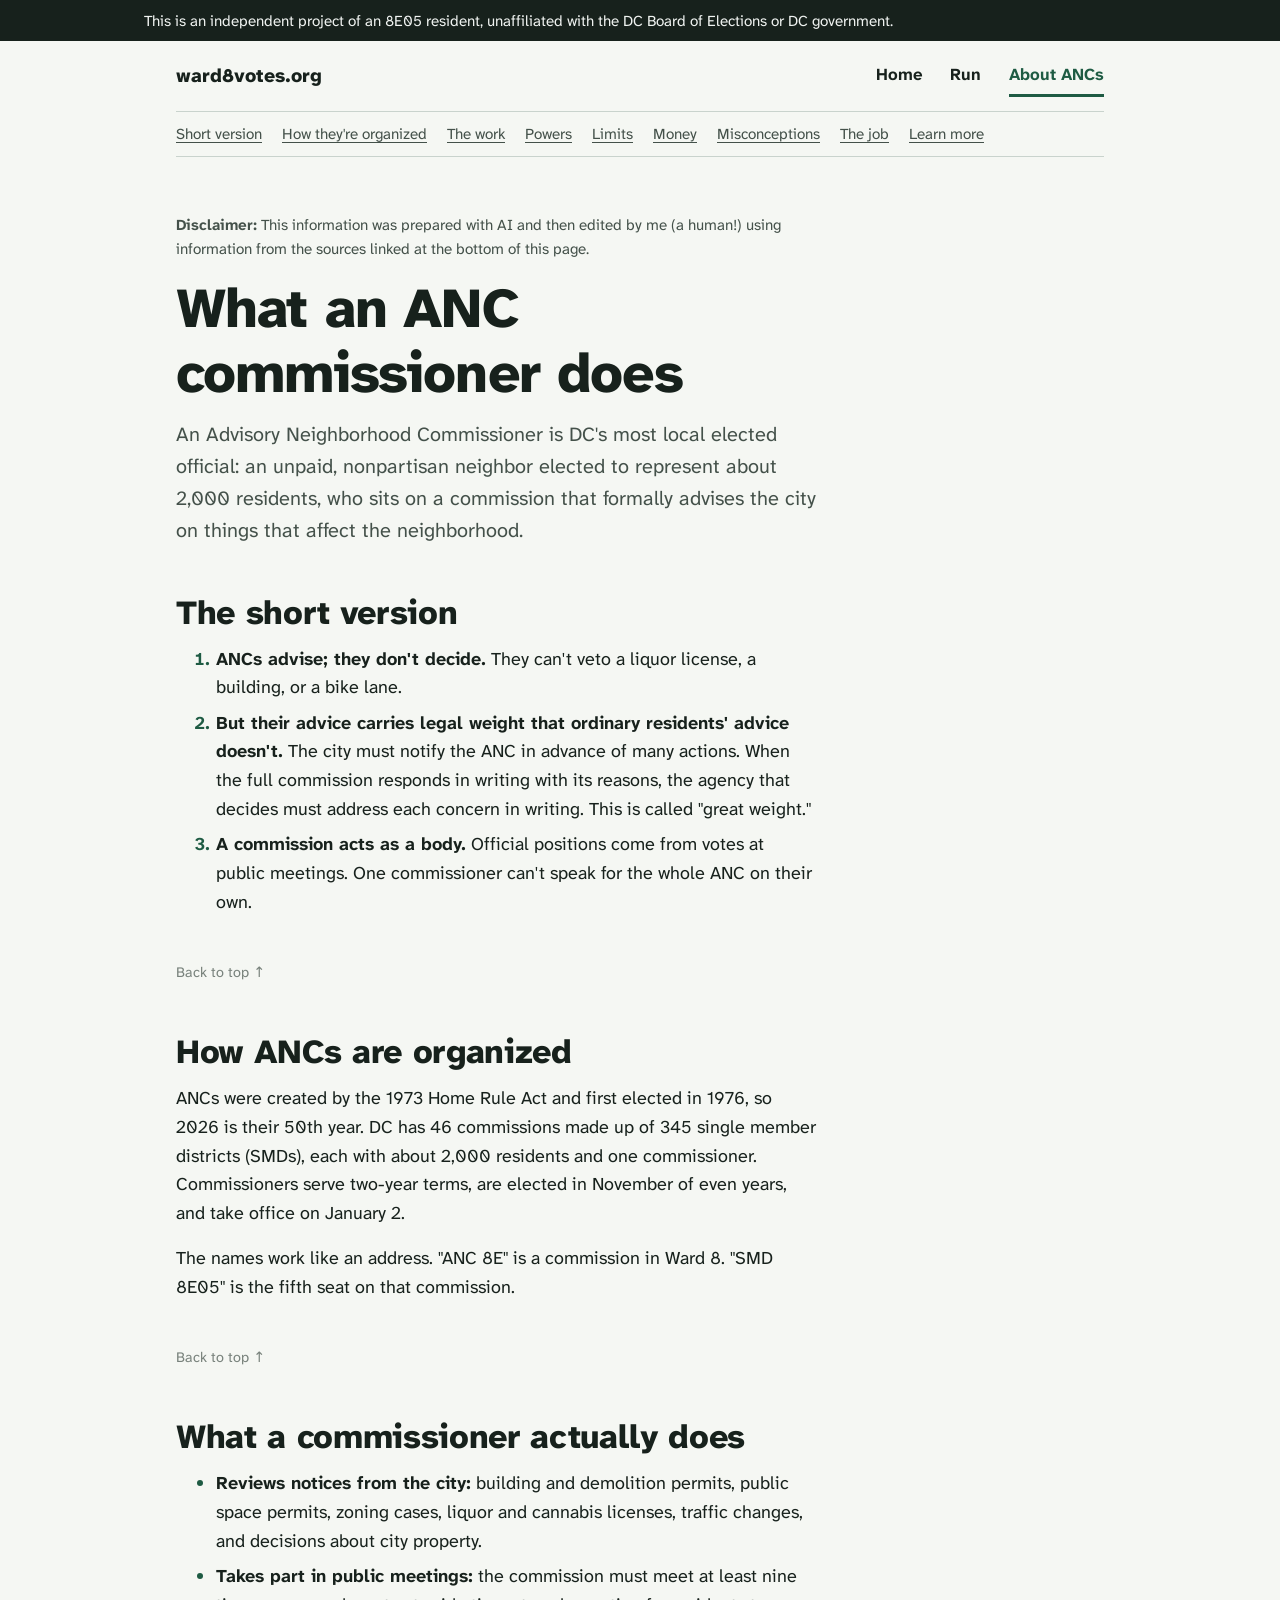
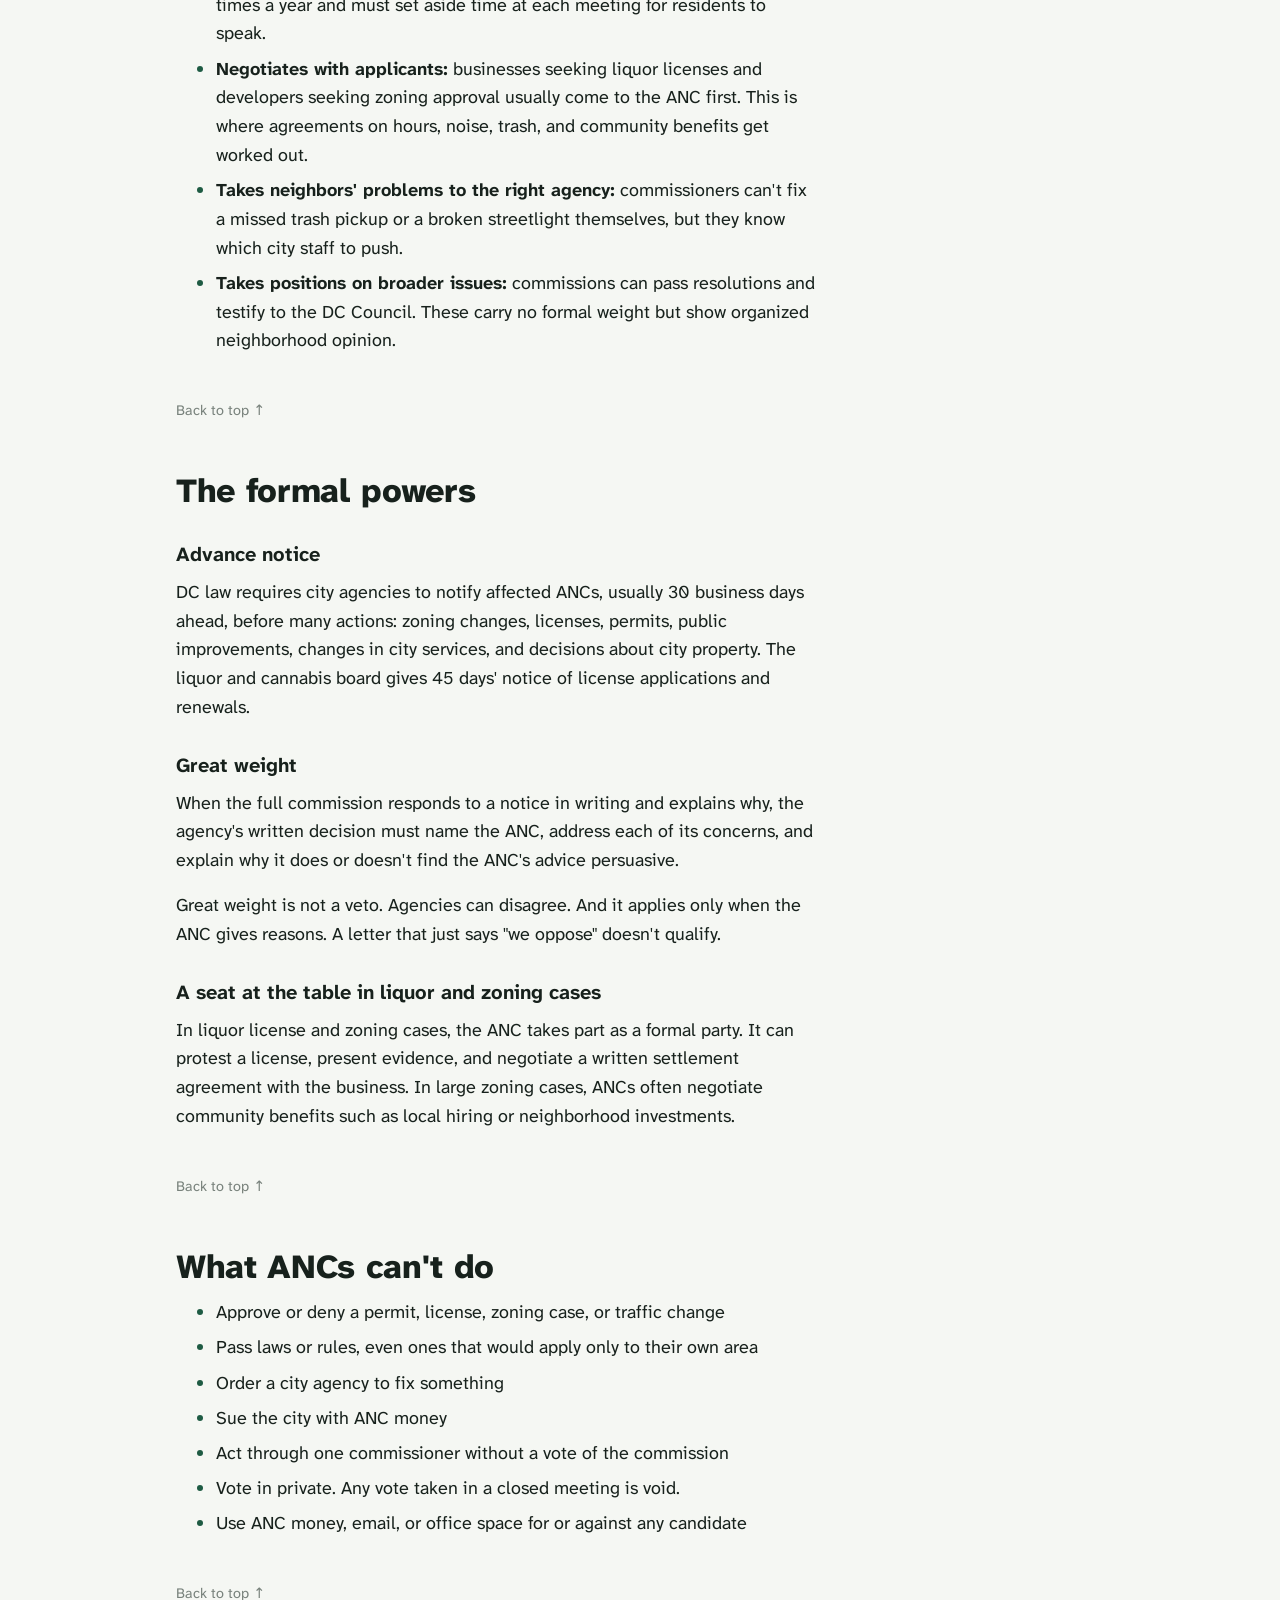
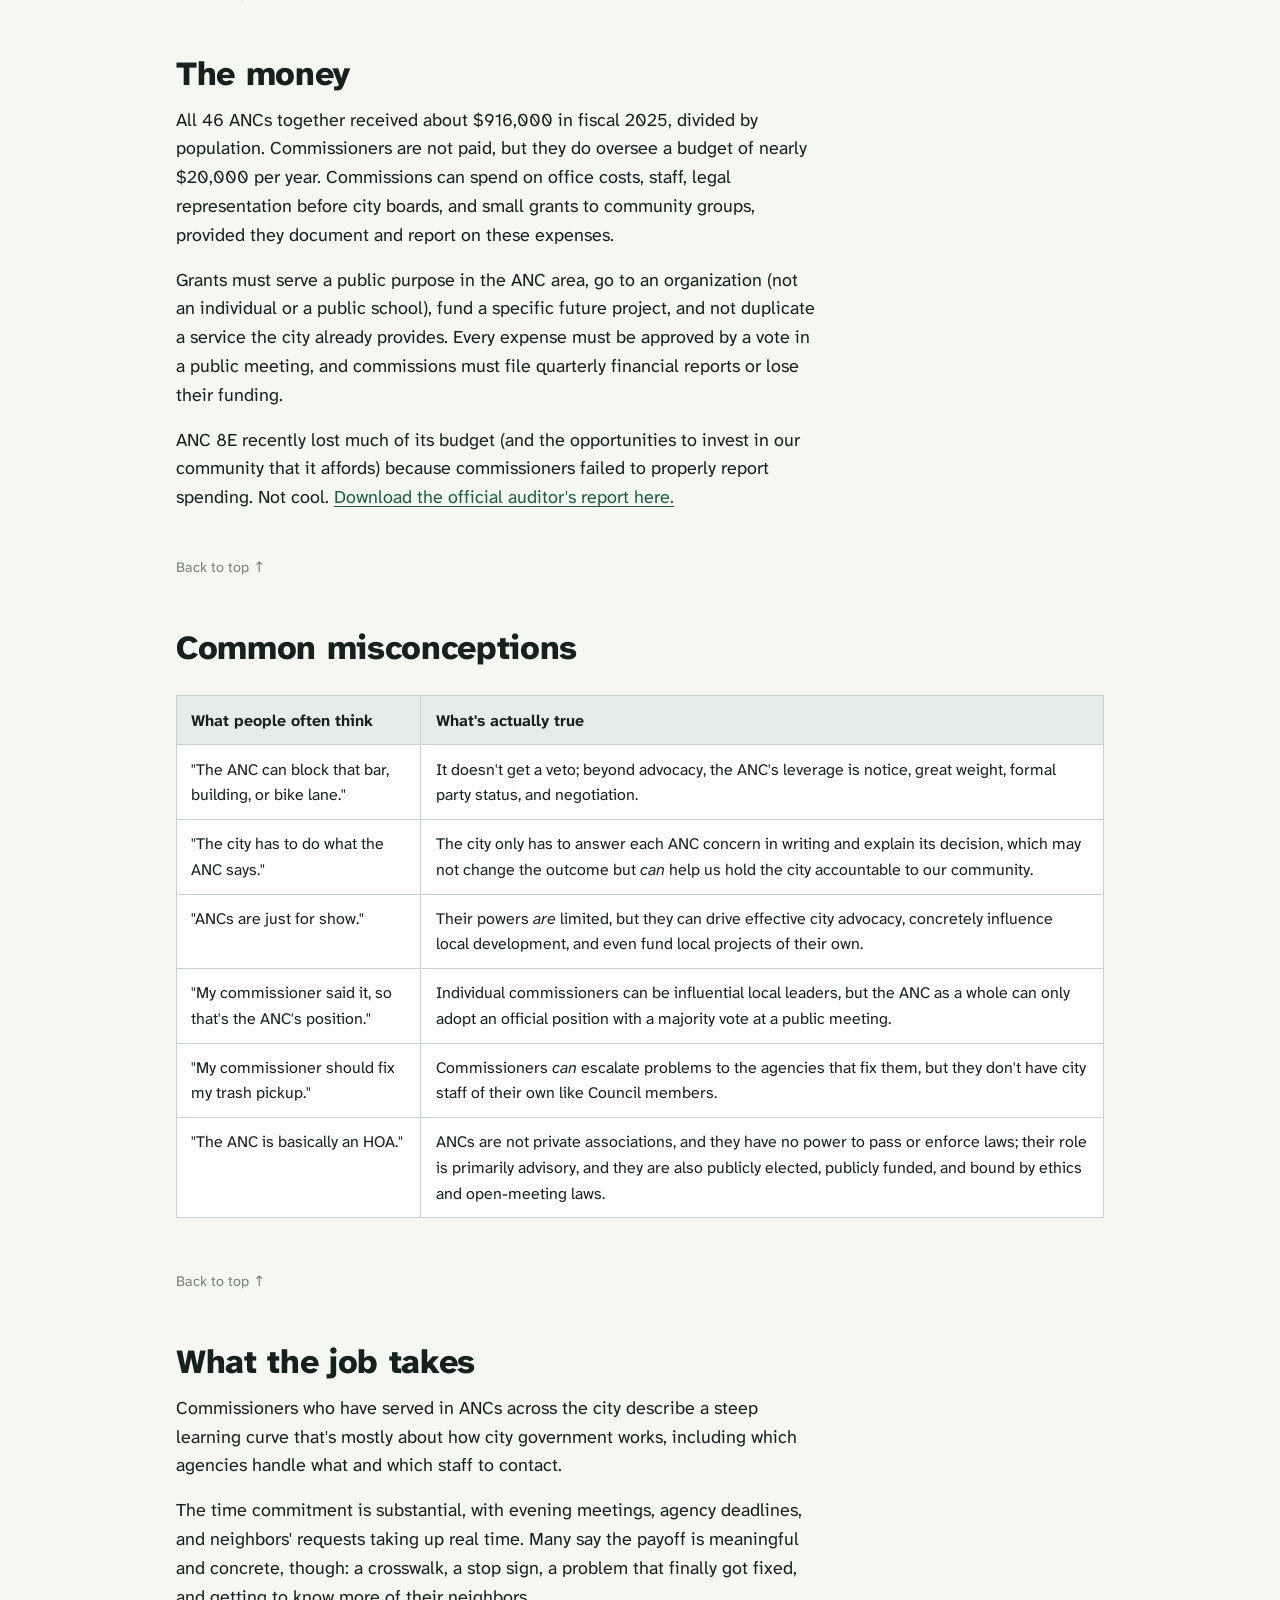
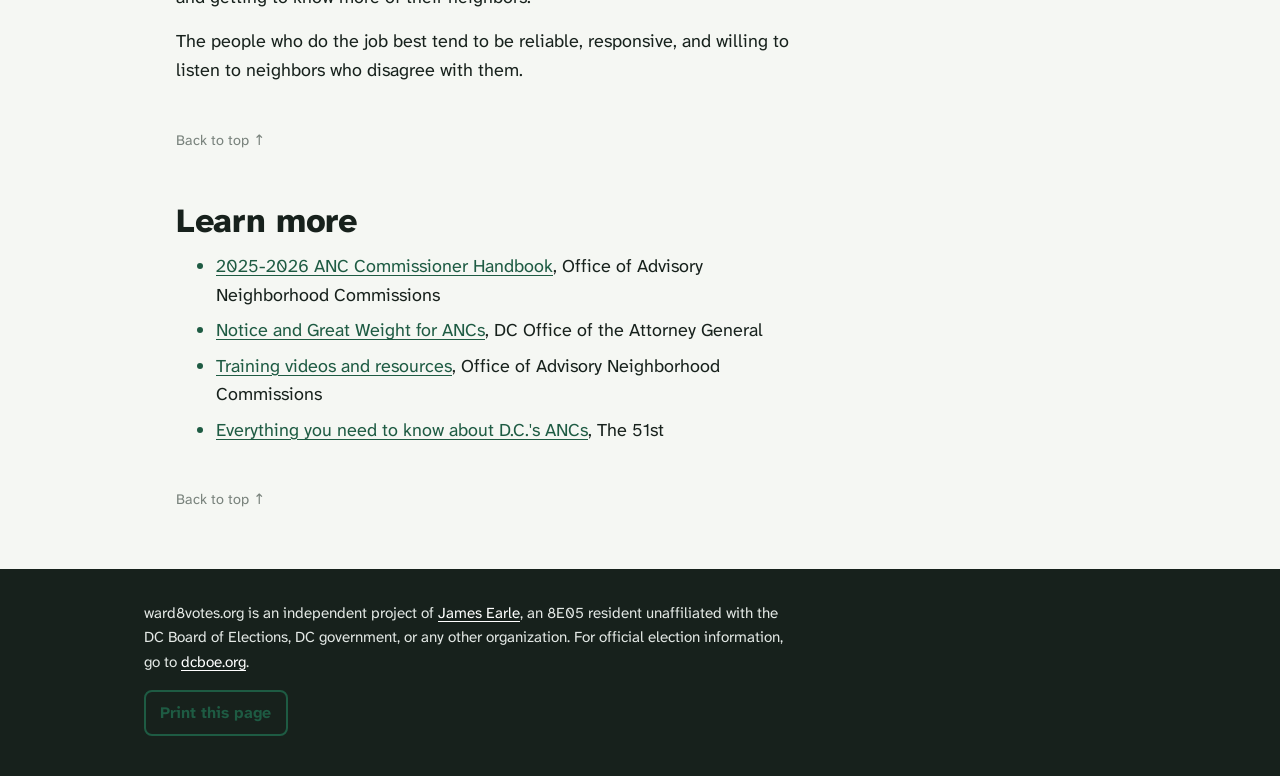
==== about-ancs.html @ 602ccab2 "Add files from upload Draft v2 for private demo with trusted neighbors" ====
<!doctype html>
<html lang="en">
<head>
  <meta charset="utf-8">
  <meta name="viewport" content="width=device-width, initial-scale=1">
  <title>What an ANC commissioner does | ward8votes.org</title>
  <meta name="description" content="A plain-language guide to DC's Advisory Neighborhood Commissions: what commissioners do, what they can't do, and common misconceptions.">
  <link rel="preconnect" href="https://fonts.googleapis.com">
  <link rel="preconnect" href="https://fonts.gstatic.com" crossorigin>
  <link href="https://fonts.googleapis.com/css2?family=Atkinson+Hyperlegible+Next:wght@400;700;800&display=swap" rel="stylesheet">
  <script>document.documentElement.classList.add("js");</script>
  <link rel="stylesheet" href="styles.css">
</head>
<body id="top">
  <a class="skip-link" href="#main">Skip to main content</a>

  <div class="disclaimer" role="note">
    <p>This is an independent project of an 8E05 resident, unaffiliated with the DC Board of Elections or DC government.</p>
  </div>

  <header class="site-header">
    <a class="wordmark" href="index.html">ward8votes.org</a>
    <button class="menu-toggle" type="button" aria-expanded="false" aria-controls="site-menu">
      <span class="bars" aria-hidden="true"></span>
      <span>Menu</span>
    </button>
    <nav class="site-nav" id="site-menu" aria-label="Main">
      <ul>
        <li><a href="index.html">Home</a></li>
        <li><a href="declare.html">Run</a></li>
        <li><a href="about-ancs.html" aria-current="page">About ANCs</a></li>
      </ul>
    </nav>
  </header>

  <nav class="page-nav" aria-label="On this page">
    <ul>
      <li><a href="#short">Short version</a></li>
      <li><a href="#organized">How they're organized</a></li>
      <li><a href="#work">The work</a></li>
      <li><a href="#powers">Powers</a></li>
      <li><a href="#limits">Limits</a></li>
      <li><a href="#money">Money</a></li>
      <li><a href="#misconceptions">Misconceptions</a></li>
      <li><a href="#job">The job</a></li>
      <li><a href="#learn">Learn more</a></li>
    </ul>
  </nav>

  <main id="main" class="article">
    <p class="small"><strong>Disclaimer:</strong> This information was prepared with AI and then edited by me (a human!) using information from the sources linked at the bottom of this page.</p>
    <h1>What an ANC commissioner does</h1>
    <p class="lede">An Advisory Neighborhood Commissioner is DC's most local elected official: an unpaid, nonpartisan neighbor elected to represent about 2,000 residents, who sits on a commission that formally advises the city on things that affect the neighborhood.</p>

    <section id="short" aria-labelledby="short-title">
      <h2 id="short-title">The short version</h2>
      <ol>
        <li><strong>ANCs advise; they don't decide.</strong> They can't veto a liquor license, a building, or a bike lane.</li>
        <li><strong>But their advice carries legal weight that ordinary residents' advice doesn't.</strong> The city must notify the ANC in advance of many actions. When the full commission responds in writing with its reasons, the agency that decides must address each concern in writing. This is called "great weight."</li>
        <li><strong>A commission acts as a body.</strong> Official positions come from votes at public meetings. One commissioner can't speak for the whole ANC on their own.</li>
      </ol>
      <a class="to-top" href="#top">Back to top <span aria-hidden="true">&uarr;</span></a>
    </section>

    <section id="organized" aria-labelledby="organized-title">
      <h2 id="organized-title">How ANCs are organized</h2>
      <p>ANCs were created by the 1973 Home Rule Act and first elected in 1976, so 2026 is their 50th year. DC has 46 commissions made up of 345 single member districts (SMDs), each with about 2,000 residents and one commissioner. Commissioners serve two-year terms, are elected in November of even years, and take office on January 2.</p>
      <p>The names work like an address. "ANC 8E" is a commission in Ward 8. "SMD 8E05" is the fifth seat on that commission.</p>
      <a class="to-top" href="#top">Back to top <span aria-hidden="true">&uarr;</span></a>
    </section>

    <section id="work" aria-labelledby="work-title">
      <h2 id="work-title">What a commissioner actually does</h2>
      <ul>
        <li><strong>Reviews notices from the city:</strong> building and demolition permits, public space permits, zoning cases, liquor and cannabis licenses, traffic changes, and decisions about city property.</li>
        <li><strong>Takes part in public meetings:</strong> the commission must meet at least nine times a year and must set aside time at each meeting for residents to speak.</li>
        <li><strong>Negotiates with applicants:</strong> businesses seeking liquor licenses and developers seeking zoning approval usually come to the ANC first. This is where agreements on hours, noise, trash, and community benefits get worked out.</li>
        <li><strong>Takes neighbors' problems to the right agency:</strong> commissioners can't fix a missed trash pickup or a broken streetlight themselves, but they know which city staff to push.</li>
        <li><strong>Takes positions on broader issues:</strong> commissions can pass resolutions and testify to the DC Council. These carry no formal weight but show organized neighborhood opinion.</li>
      </ul>
      <a class="to-top" href="#top">Back to top <span aria-hidden="true">&uarr;</span></a>
    </section>

    <section id="powers" aria-labelledby="powers-title">
      <h2 id="powers-title">The formal powers</h2>
      <h3>Advance notice</h3>
      <p>DC law requires city agencies to notify affected ANCs, usually 30 business days ahead, before many actions: zoning changes, licenses, permits, public improvements, changes in city services, and decisions about city property. The liquor and cannabis board gives 45 days' notice of license applications and renewals.</p>

      <h3>Great weight</h3>
      <p>When the full commission responds to a notice in writing and explains why, the agency's written decision must name the ANC, address each of its concerns, and explain why it does or doesn't find the ANC's advice persuasive.</p>
      <p>Great weight is not a veto. Agencies can disagree. And it applies only when the ANC gives reasons. A letter that just says "we oppose" doesn't qualify.</p>

      <h3>A seat at the table in liquor and zoning cases</h3>
      <p>In liquor license and zoning cases, the ANC takes part as a formal party. It can protest a license, present evidence, and negotiate a written settlement agreement with the business. In large zoning cases, ANCs often negotiate community benefits such as local hiring or neighborhood investments.</p>
      <a class="to-top" href="#top">Back to top <span aria-hidden="true">&uarr;</span></a>
    </section>

    <section id="limits" aria-labelledby="limits-title">
      <h2 id="limits-title">What ANCs can't do</h2>
      <ul>
        <li>Approve or deny a permit, license, zoning case, or traffic change</li>
        <li>Pass laws or rules, even ones that would apply only to their own area</li>
        <li>Order a city agency to fix something</li>
        <li>Sue the city with ANC money</li>
        <li>Act through one commissioner without a vote of the commission</li>
        <li>Vote in private. Any vote taken in a closed meeting is void.</li>
        <li>Use ANC money, email, or office space for or against any candidate</li>
      </ul>
      <a class="to-top" href="#top">Back to top <span aria-hidden="true">&uarr;</span></a>
    </section>

    <section id="money" aria-labelledby="money-title">
      <h2 id="money-title">The money</h2>
      <p>All 46 ANCs together received about $916,000 in fiscal 2025, divided by population. Commissioners are not paid, but they do oversee a budget of nearly $20,000 per year. Commissions can spend on office costs, staff, legal representation before city boards, and small grants to community groups, provided they document and report on these expenses.</p>
      <p>Grants must serve a public purpose in the ANC area, go to an organization (not an individual or a public school), fund a specific future project, and not duplicate a service the city already provides. Every expense must be approved by a vote in a public meeting, and commissions must file quarterly financial reports or lose their funding.</p>
  	  <p>ANC 8E recently lost much of its budget (and the opportunities to invest in our community that it affords) because commissioners failed to properly report spending. Not cool. <a href="https://dcauditor.org/wp-content/uploads/2025/04/ANC8E.Report.4.25.25.Web2_.pdf">Download the official auditor's report here.</a></p>
      <a class="to-top" href="#top">Back to top <span aria-hidden="true">&uarr;</span></a>
    </section>

    <section id="misconceptions" aria-labelledby="misconceptions-title">
      <h2 id="misconceptions-title">Common misconceptions</h2>
      <div class="table-wrap">
        <table>
          <thead>
            <tr><th scope="col">What people often think</th><th scope="col">What's actually true</th></tr>
          </thead>
          <tbody>
            <tr><td>"The ANC can block that bar, building, or bike lane."</td><td>It doesn't get a veto; beyond advocacy, the ANC's leverage is notice, great weight, formal party status, and negotiation.</td></tr>
            <tr><td>"The city has to do what the ANC says."</td><td>The city only has to answer each ANC concern in writing and explain its decision, which may not change the outcome but <em>can</em> help us hold the city accountable to our community.</td></tr>
            <tr><td>"ANCs are just for show."</td><td>Their powers <em>are</em> limited, but they can drive effective city advocacy, concretely influence local development, and even fund local projects of their own.</td></tr>
            <tr><td>"My commissioner said it, so that's the ANC's position."</td><td>Individual commissioners can be influential local leaders, but the ANC as a whole can only adopt an official position with a majority vote at a public meeting.</td></tr>
            <tr><td>"My commissioner should fix my trash pickup."</td><td>Commissioners <em>can</em> escalate problems to the agencies that fix them, but they don't have city staff of their own like Council members.</td></tr>
            <tr><td>"The ANC is basically an HOA."</td><td>ANCs are not private associations, and they have no power to pass or enforce laws; their role is primarily advisory, and they are also publicly elected, publicly funded, and bound by ethics and open-meeting laws.</td></tr>
          </tbody>
        </table>
      </div>
      <a class="to-top" href="#top">Back to top <span aria-hidden="true">&uarr;</span></a>
    </section>

    <section id="job" aria-labelledby="job-title">
      <h2 id="job-title">What the job takes</h2>
      <p>Commissioners who have served in ANCs across the city describe a steep learning curve that's mostly about how city government works, including which agencies handle what and which staff to contact.</p>
  	<p>The time commitment is substantial, with evening meetings, agency deadlines, and neighbors' requests taking up real time. Many say the payoff is meaningful and concrete, though: a crosswalk, a stop sign, a problem that finally got fixed, and getting to know more of their neighbors.</p>
      <p>The people who do the job best tend to be reliable, responsive, and willing to listen to neighbors who disagree with them.</p>
      <a class="to-top" href="#top">Back to top <span aria-hidden="true">&uarr;</span></a>
    </section>

    <section id="learn" aria-labelledby="learn-title">
      <h2 id="learn-title">Learn more</h2>
      <ul>
        <li><a href="https://oanc.dc.gov/sites/default/files/2026-06/2025-2026%20ANC%20Handbook.pdf">2025-2026 ANC Commissioner Handbook</a>, Office of Advisory Neighborhood Commissions</li>
        <li><a href="https://oag.dc.gov/sites/default/files/2023-10/LCD-White-Paper-re-ANC-Notice-and-Great-Weight-.pdf">Notice and Great Weight for ANCs</a>, DC Office of the Attorney General</li>
        <li><a href="https://oanc.dc.gov/basic-page/training-resources">Training videos and resources</a>, Office of Advisory Neighborhood Commissions</li>
        <li><a href="https://51st.news/what-are-washington-dc-advisory-neighborhood-commissions-anc/">Everything you need to know about D.C.'s ANCs</a>, The 51st</li>
      </ul>
    
      <a class="to-top" href="#top">Back to top <span aria-hidden="true">&uarr;</span></a>
    </section>

  </main>

  <footer class="site-footer">
    <div>
      <p>ward8votes.org is an independent project of <a href="https://www.jamesearle.net/cv">James Earle</a>, an 8E05 resident unaffiliated with the DC Board of Elections, DC government, or any other organization. For official election information, go to <a href="https://www.dcboe.org/">dcboe.org</a>.</p>
      <button class="print-button" type="button" onclick="window.print()">Print this page</button>
    </div>
  </footer>
  <script src="nav.js"></script>
</body>
</html>
---- styles.css ----
/* ward8votes.org — shared styles
   Palette: cool paper, deep Anacostia green, marigold marker.
   Type: Atkinson Hyperlegible Next (built for readability), Caveat only for handwriting on the ballot. */

:root {
  --paper: #f5f7f3;
  --surface: #ffffff;
  --ink: #17211c;
  --ink-2: #44514a;
  --green: #1e5b43;
  --green-dark: #154332;
  --green-tint: #e3eee8;
  --marigold: #f3b83a;
  --marigold-tint: #fdf1d4;
  --rule: #c9d3cd;

  --measure: 40rem;
  --wide: 62rem;
  --gutter: clamp(1rem, 4vw, 2rem);

  --font: "Atkinson Hyperlegible Next", "Atkinson Hyperlegible", system-ui, -apple-system, "Segoe UI", sans-serif;
  --hand: "Caveat", "Segoe Print", "Bradley Hand", cursive;
}

*, *::before, *::after { box-sizing: border-box; }

html { -webkit-text-size-adjust: 100%; scroll-behavior: smooth; }
@media (prefers-reduced-motion: reduce) { html { scroll-behavior: auto; } }

body {
  margin: 0;
  background: var(--paper);
  color: var(--ink);
  font-family: var(--font);
  font-size: 1.125rem;
  line-height: 1.6;
}

img { max-width: 100%; height: auto; }

a { color: var(--green); text-underline-offset: 0.18em; text-decoration-thickness: 0.08em; }
a:hover { color: var(--green-dark); text-decoration-thickness: 0.14em; }

:focus-visible { outline: 3px solid var(--marigold); outline-offset: 3px; border-radius: 2px; }

.skip-link {
  position: absolute; left: 1rem; top: -4rem;
  background: var(--ink); color: #fff; padding: 0.6rem 1rem; z-index: 10;
}
.skip-link:focus { top: 1rem; color: #fff; }

/* ---------- Disclaimer bar ---------- */
.disclaimer {
  background: var(--ink);
  color: #f0f3f1;
  font-size: 0.95rem;
  line-height: 1.45;
  padding: 0.6rem var(--gutter);
}
.disclaimer p { margin: 0 auto; max-width: var(--wide); }

/* ---------- Site header (same on every page) ---------- */
.site-header {
  position: relative;
  max-width: var(--wide);
  margin: 0 auto;
  padding: 0.9rem var(--gutter);
  display: flex; align-items: center; justify-content: space-between; gap: 1rem;
}
.wordmark { font-weight: 800; font-size: 1.2rem; color: var(--ink); text-decoration: none; }
.wordmark:hover { color: var(--green); }

.site-nav ul { list-style: none; margin: 0; padding: 0; display: flex; gap: 0.25rem 1.75rem; }
.site-nav li { margin: 0; }
.site-nav a {
  display: block; padding: 0.35rem 0;
  font-weight: 700; font-size: 1.05rem;
  color: var(--ink); text-decoration: none;
  border-bottom: 3px solid transparent;
}
.site-nav a:hover { color: var(--green); border-bottom-color: var(--rule); }
.site-nav a[aria-current="page"] { color: var(--green); border-bottom-color: var(--green); }

.menu-toggle { display: none; }

/* Small screens: the main menu collapses behind a Menu button (only when JavaScript is on,
   so the links stay visible if it isn't). */
@media (max-width: 43.99rem) {
  .js .menu-toggle {
    display: inline-flex; align-items: center; gap: 0.55rem;
    font: inherit; font-size: 1rem; font-weight: 700;
    color: var(--ink); background: var(--surface);
    border: 2px solid var(--ink); border-radius: 0.5rem;
    padding: 0.45rem 0.8rem; cursor: pointer;
  }
  .js .menu-toggle:hover { background: var(--green-tint); }
  .bars, .bars::before, .bars::after {
    display: block; width: 1.15rem; height: 2px; background: var(--ink);
    transition: transform 0.15s ease, background-color 0.15s ease;
  }
  .bars { position: relative; }
  .bars::before, .bars::after { content: ""; position: absolute; left: 0; }
  .bars::before { top: -6px; }
  .bars::after { top: 6px; }
  .menu-toggle[aria-expanded="true"] .bars { background: transparent; }
  .menu-toggle[aria-expanded="true"] .bars::before { transform: translateY(6px) rotate(45deg); }
  .menu-toggle[aria-expanded="true"] .bars::after { transform: translateY(-6px) rotate(-45deg); }

  .js .site-nav {
    display: none;
    position: absolute; z-index: 20;
    top: calc(100% - 0.25rem); left: var(--gutter); right: var(--gutter);
    background: var(--surface);
    border: 2px solid var(--ink); border-radius: 0.5rem;
    box-shadow: 0.35rem 0.35rem 0 var(--green);
  }
  .js .site-header.menu-open .site-nav { display: block; }
  .js .site-nav ul { flex-direction: column; gap: 0; }
  .js .site-nav li + li { border-top: 1px solid var(--rule); }
  .js .site-nav a { padding: 0.9rem 1.1rem; font-size: 1.15rem; border-bottom: 0; }
  .js .site-nav a[aria-current="page"] { background: var(--green-tint); box-shadow: inset 4px 0 0 var(--green); }
}
@media (prefers-reduced-motion: reduce) { .bars, .bars::before, .bars::after { transition: none; } }

/* ---------- On-this-page menu ---------- */
.page-nav { max-width: var(--wide); margin: 0 auto; padding: 0 var(--gutter); }
.page-nav ul {
  list-style: none; margin: 0; padding: 0.6rem 0;
  display: flex; flex-wrap: wrap; gap: 0.2rem 1.25rem;
  border-top: 1px solid var(--rule); border-bottom: 1px solid var(--rule);
  font-size: 0.95rem;
}
.page-nav li { margin: 0; }
.page-nav a { color: var(--ink-2); }
.page-nav a:hover { color: var(--green); }

/* ---------- Back to top ---------- */
.to-top {
  display: inline-block;
  margin-top: 1.75rem;
  font-size: 0.9rem;
  color: var(--ink-2);
  opacity: 0.7;
  text-decoration: none;
}
.to-top:hover, .to-top:focus-visible { opacity: 1; color: var(--green); text-decoration: underline; }

/* ---------- Layout ---------- */
main { display: block; }

.section {
  max-width: var(--wide);
  margin: 0 auto;
  padding: clamp(2.5rem, 7vw, 4.5rem) var(--gutter);
  border-top: 1px solid var(--rule);
}
.section > * { max-width: var(--measure); }
.section > .wide { max-width: none; }

h1, h2, h3 { line-height: 1.15; margin: 0 0 0.75rem; }
h1 { font-size: clamp(2.1rem, 6.4vw, 3.5rem); font-weight: 800; letter-spacing: -0.015em; }
h2 { font-size: clamp(1.6rem, 4vw, 2.1rem); font-weight: 800; letter-spacing: -0.01em; }
h3 { font-size: 1.25rem; font-weight: 700; margin-top: 2rem; }

p, ul, ol { margin: 0 0 1rem; }
li { margin-bottom: 0.4rem; }
li::marker { color: var(--green); font-weight: 700; }

.lede { font-size: 1.25rem; color: var(--ink-2); }
.small { font-size: 0.95rem; color: var(--ink-2); }

/* ---------- Hero ---------- */
.hero {
  max-width: var(--wide);
  margin: 0 auto;
  padding: clamp(2rem, 6vw, 4rem) var(--gutter) clamp(2.5rem, 7vw, 4.5rem);
  display: grid;
  gap: clamp(2rem, 5vw, 3.5rem);
  align-items: center;
}
@media (min-width: 52rem) {
  .hero { grid-template-columns: 1.15fr 1fr; }
}
.hero h1 { max-width: 16ch; }
.hero .lede { max-width: 34rem; }

.actions { display: flex; flex-wrap: wrap; gap: 0.75rem; margin-top: 1.5rem; }

.button {
  display: inline-block;
  padding: 0.85rem 1.3rem;
  border-radius: 0.5rem;
  border: 2px solid var(--green);
  font-weight: 700; font-size: 1.05rem; line-height: 1.2;
  text-decoration: none;
  background: var(--green); color: #fff;
}
.button:hover { background: var(--green-dark); border-color: var(--green-dark); color: #fff; }
.button.secondary { background: transparent; color: var(--green); }
.button.secondary:hover { background: var(--green-tint); color: var(--green-dark); }

/* The ballot: the one bold element on the page.
   Modeled on the real 2026 ANC-8E05 ballot section: gray header cell, heavy rule,
   white write-in cell with a small oval in its top-right corner. */
.ballot-figure {
  margin: 0;
  max-width: 28rem;
  width: 100%;
  justify-self: center;
}
.ballot {
  background: #fff;
  border: 2px solid #111;
  box-shadow: 0.5rem 0.5rem 0 var(--green);
  font-family: Arial, Helvetica, "Liberation Sans", sans-serif;
  color: #111;
}
.ballot-head {
  background: #c9c9c7;
  padding: 1.6rem 1rem 1.4rem;
  border-bottom: 6px solid #111;
}
.ballot-head p { margin: 0; font-size: clamp(1.05rem, 3.6vw, 1.3rem); line-height: 1.25; }
.ballot-head .ballot-office {
  font-size: clamp(2.1rem, 8vw, 2.7rem);
  line-height: 1.1;
  margin-bottom: 0.7rem;
}
.ballot-cell {
  position: relative;
  padding: 2.2rem 1rem 0.35rem;
}
.oval {
  position: absolute;
  top: 0.55rem; right: 0.9rem;
  width: 1.5rem; height: 0.95rem;
  border: 2px solid #111; border-radius: 50%;
}
.handwriting {
  display: inline-block;
  font-family: var(--hand);
  font-size: 2.5rem; line-height: 1.1;
  color: var(--green-dark);
  background: linear-gradient(transparent 58%, var(--marigold-tint) 58%, var(--marigold-tint) 92%, transparent 92%);
  padding: 0 0.2rem;
  margin-left: 0.25rem;
  white-space: nowrap;
  animation: write 1.6s 0.4s steps(22, end) both;
}
@keyframes write { from { clip-path: inset(0 100% 0 0); } to { clip-path: inset(0 0 0 0); } }
@media (prefers-reduced-motion: reduce) { .handwriting { animation: none; } }
.write-line {
  display: flex; justify-content: space-between; gap: 1rem;
  border-top: 2px solid #111;
  margin-right: 12%;
  padding-top: 0.15rem;
  font-size: clamp(0.95rem, 3.2vw, 1.1rem);
}
.ballot-notes { margin-top: 1.4rem; font-size: 1.05rem; line-height: 1.45; }
.ballot-notes p { margin: 0 0 0.5rem; }
.ballot-notes p:last-child { margin-bottom: 0; }

/* ---------- Key dates ---------- */
.dates {
  max-width: var(--wide); margin: 0 auto; padding: 0 var(--gutter) clamp(2.5rem, 6vw, 3.5rem);
}
.dates h2 { font-size: 1.3rem; }
.dates ol {
  list-style: none; padding: 0; margin: 0;
  display: grid; gap: 0.75rem;
  grid-template-columns: repeat(auto-fit, minmax(12.5rem, 1fr));
}
.dates li {
  margin: 0; padding: 0.8rem 1rem;
  background: var(--surface);
  border-left: 4px solid var(--green);
  line-height: 1.35;
}
.dates li.critical { border-left-color: var(--marigold); background: var(--marigold-tint); }
.dates strong { display: block; font-size: 1.05rem; }
.dates span { font-size: 0.95rem; color: var(--ink-2); }

/* ---------- Callouts ---------- */
.callout {
  background: var(--marigold-tint);
  border-left: 6px solid var(--marigold);
  padding: 1rem 1.25rem;
  margin: 1.5rem 0;
}
.callout h3 { margin-top: 0; }
.callout p:last-child { margin-bottom: 0; }

.note {
  background: var(--green-tint);
  padding: 1rem 1.25rem;
  margin: 1.5rem 0;
}
.note p:last-child { margin-bottom: 0; }

/* ---------- Steps ---------- */
.steps { padding-left: 1.4rem; }
.steps > li { padding-left: 0.3rem; margin-bottom: 1rem; }
.steps > li > strong { display: block; }

/* ---------- Candidates ---------- */
.candidate-list {
  display: grid; gap: 1.25rem;
  grid-template-columns: repeat(auto-fill, minmax(17rem, 1fr));
  margin: 1.5rem 0 2.5rem;
}
.candidate {
  background: var(--surface);
  border: 1px solid var(--rule);
  border-top: 4px solid var(--green);
  padding: 1.25rem;
}
.candidate img {
  width: 6rem; height: 6rem; object-fit: cover; border-radius: 50%;
  display: block; margin-bottom: 0.75rem; background: var(--green-tint);
}
.candidate h3 { margin: 0 0 0.25rem; }
.write-as { font-size: 0.95rem; color: var(--ink-2); margin-bottom: 0.75rem; }
.write-as b { font-family: var(--hand); font-size: 1.5rem; font-weight: 700; color: var(--ink); }
.status {
  display: inline-block; font-size: 0.9rem; font-weight: 700;
  padding: 0.15rem 0.6rem; border-radius: 1rem; margin-bottom: 0.75rem;
}
.status.filed { background: var(--green-tint); color: var(--green-dark); }
.status.pending { background: var(--marigold-tint); color: #5c4310; }
.candidate .bio { font-size: 1rem; }
.candidate .contact { font-size: 0.95rem; margin: 0; overflow-wrap: anywhere; }

.empty-state {
  background: var(--surface);
  border: 2px dashed var(--rule);
  padding: 1.5rem;
  margin: 1.5rem 0;
}
.empty-state p:last-child { margin-bottom: 0; }

.compare { margin-top: 1rem; }
.compare details {
  background: var(--surface);
  border: 1px solid var(--rule);
  margin-bottom: 0.75rem;
}
.compare summary {
  cursor: pointer; padding: 1rem 1.25rem;
  font-weight: 700; line-height: 1.4;
}
.compare summary:hover { background: var(--green-tint); }
.compare .answers { padding: 0 1.25rem 0.5rem; }
.compare .answer { border-top: 1px solid var(--rule); padding: 0.9rem 0; }
.compare .answer p { margin: 0.25rem 0 0; white-space: pre-line; }
.compare .who { font-weight: 700; color: var(--green-dark); }

/* ---------- Article page (about-ancs) ---------- */
.article { max-width: var(--wide); margin: 0 auto; padding: clamp(2rem, 6vw, 3.5rem) var(--gutter); }
.article > * { max-width: var(--measure); }
.article > section { max-width: none; }
.article section > * { max-width: var(--measure); }
.article section > .table-wrap { max-width: var(--wide); }
.article h2 { margin-top: 3rem; }
.article table { border-collapse: collapse; width: 100%; max-width: var(--wide); margin: 1rem 0 1.5rem; background: var(--surface); font-size: 1rem; }
.article th, .article td { text-align: left; vertical-align: top; padding: 0.7rem 0.9rem; border: 1px solid var(--rule); }
.article th { background: var(--green-tint); }
.table-wrap { max-width: var(--wide); overflow-x: auto; }

/* ---------- Form page ---------- */
.form-frame {
  width: 100%; max-width: var(--measure); min-height: 1800px;
  border: 1px solid var(--rule); background: var(--surface);
}

/* ---------- Footer ---------- */
.site-footer {
  background: var(--ink); color: #e3e8e5;
  padding: 2rem var(--gutter) 2.5rem;
  font-size: 0.95rem;
}
.site-footer > div { max-width: var(--wide); margin: 0 auto; }
.site-footer a { color: #fff; }
.site-footer p { max-width: var(--measure); }

.print-button {
  font: inherit; font-size: 1rem; font-weight: 700;
  background: transparent; color: var(--green);
  border: 2px solid var(--green); border-radius: 0.5rem;
  padding: 0.5rem 0.9rem; cursor: pointer;
}
.print-button:hover { background: var(--green-tint); }

/* ---------- Print ---------- */
@media print {
  body { background: #fff; font-size: 11pt; }
  .skip-link, .site-nav, .menu-toggle, .page-nav, .to-top, .actions, .print-button, .form-frame { display: none !important; }
  .disclaimer, .site-footer { background: #fff; color: #000; border: 1px solid #000; }
  .site-footer a, .disclaimer a { color: #000; }
  .section { border-top: 1px solid #999; padding: 1.2rem 0; }
  .hero { padding: 1rem 0; grid-template-columns: 1fr 1fr; }
  .ballot { box-shadow: none; }
  .ballot-head { -webkit-print-color-adjust: exact; print-color-adjust: exact; }
  .handwriting { animation: none; }
  .compare details { break-inside: avoid; }
  .compare details > *:not(summary) { display: block; }
  .candidate, .dates li, .callout { break-inside: avoid; }
  a[href^="http"]::after { content: " (" attr(href) ")"; font-size: 0.85em; word-break: break-all; }
}
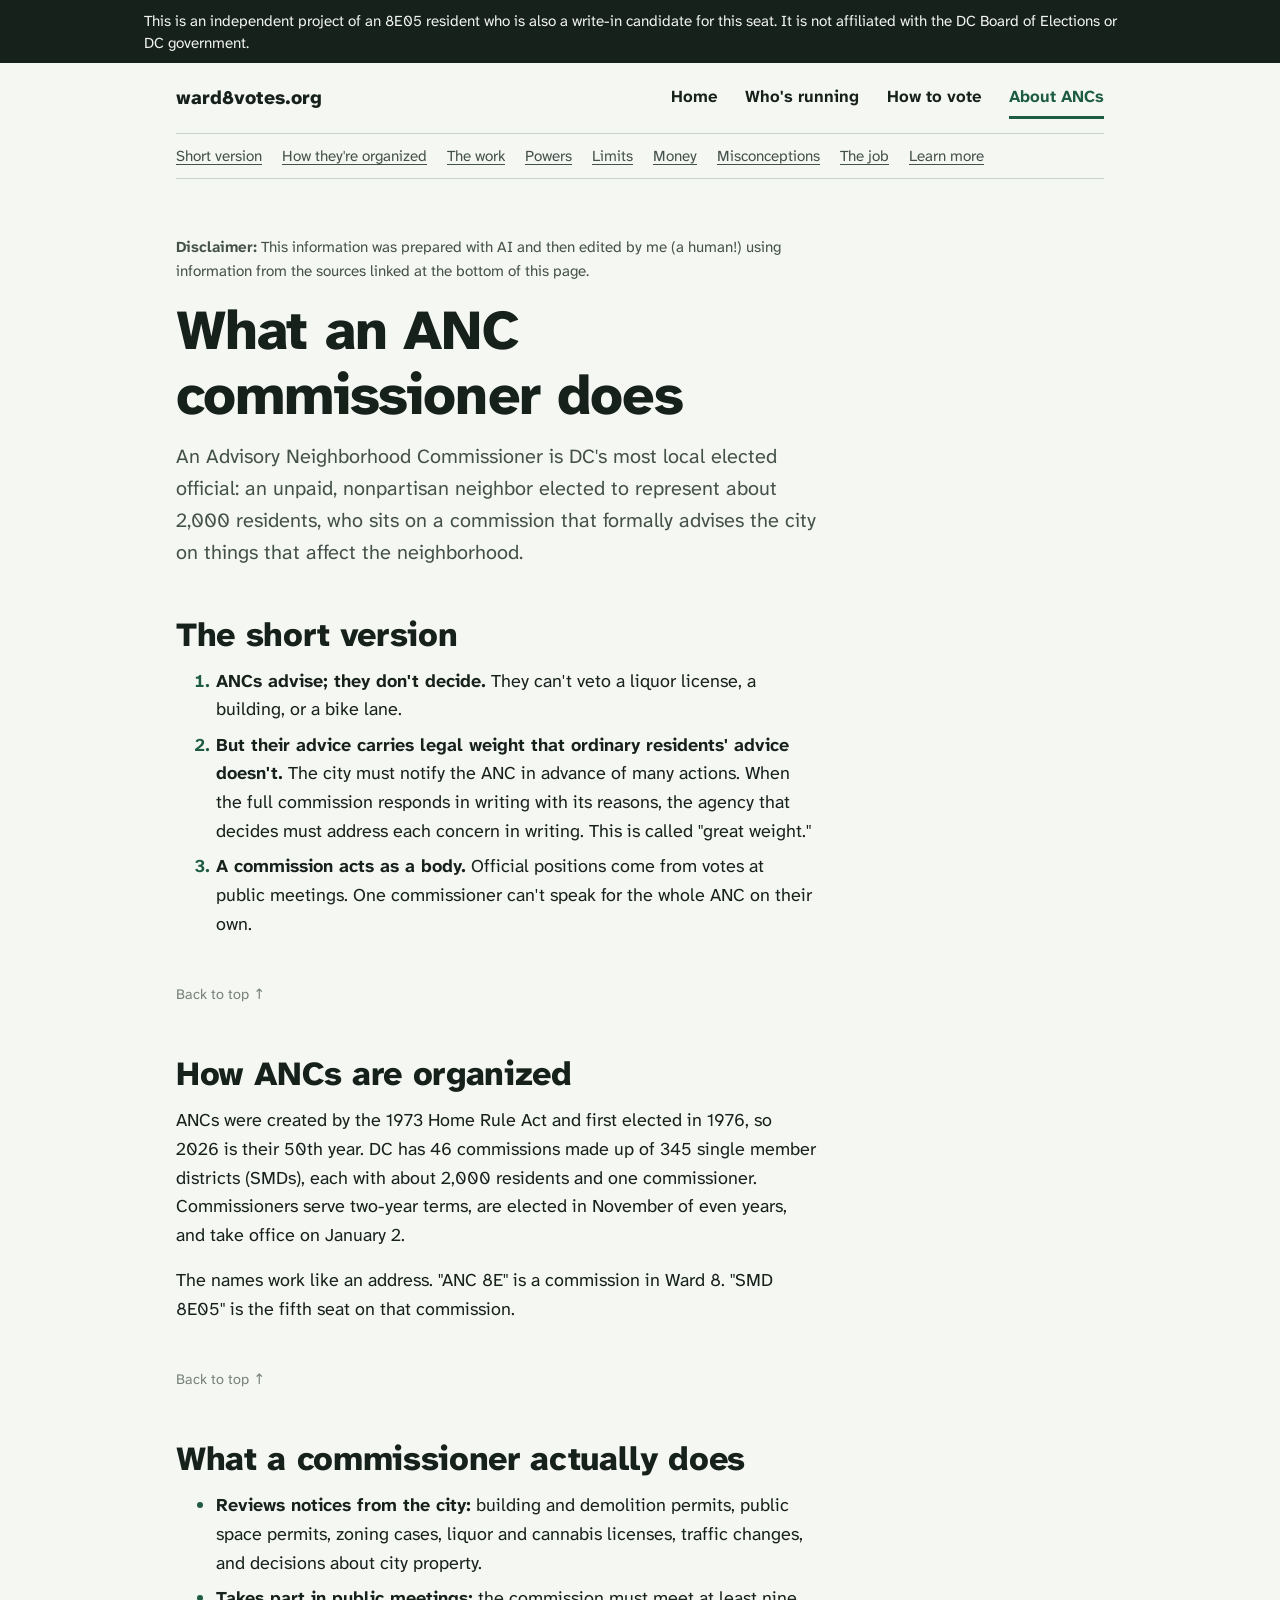
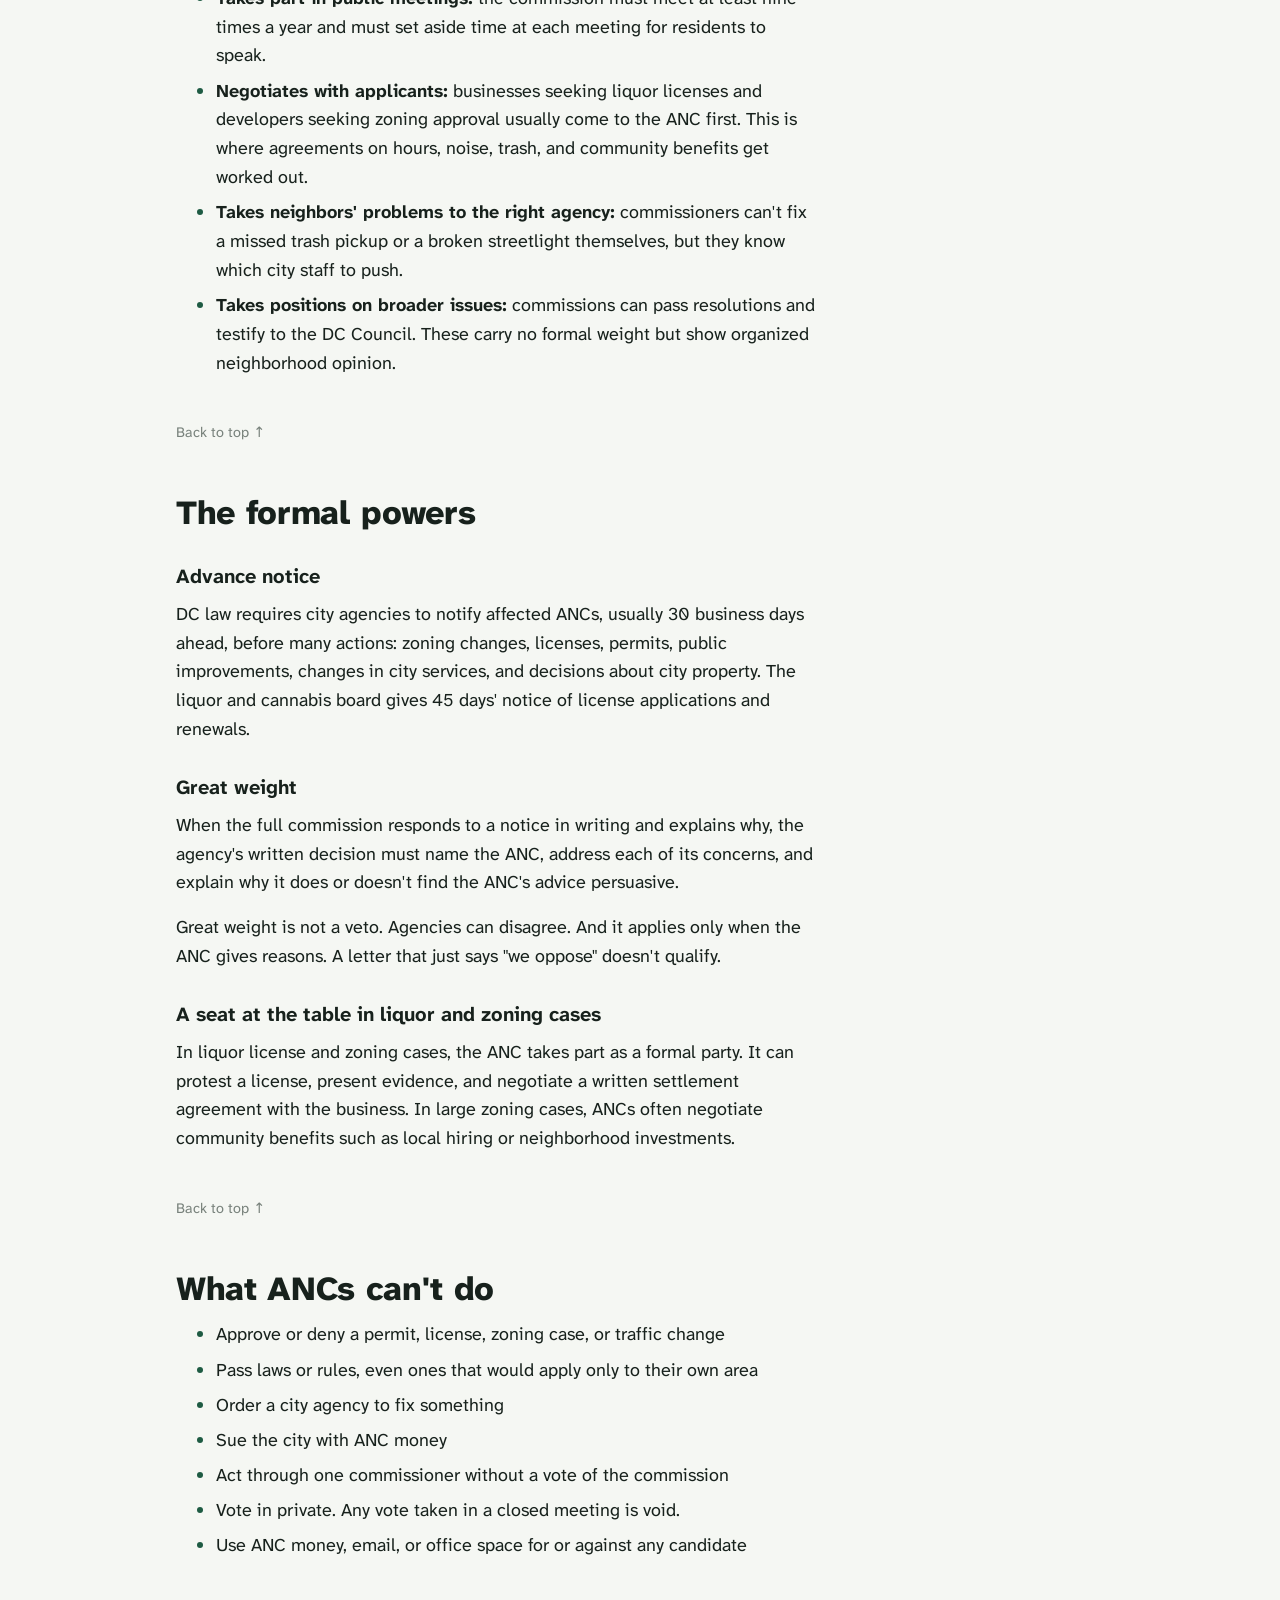
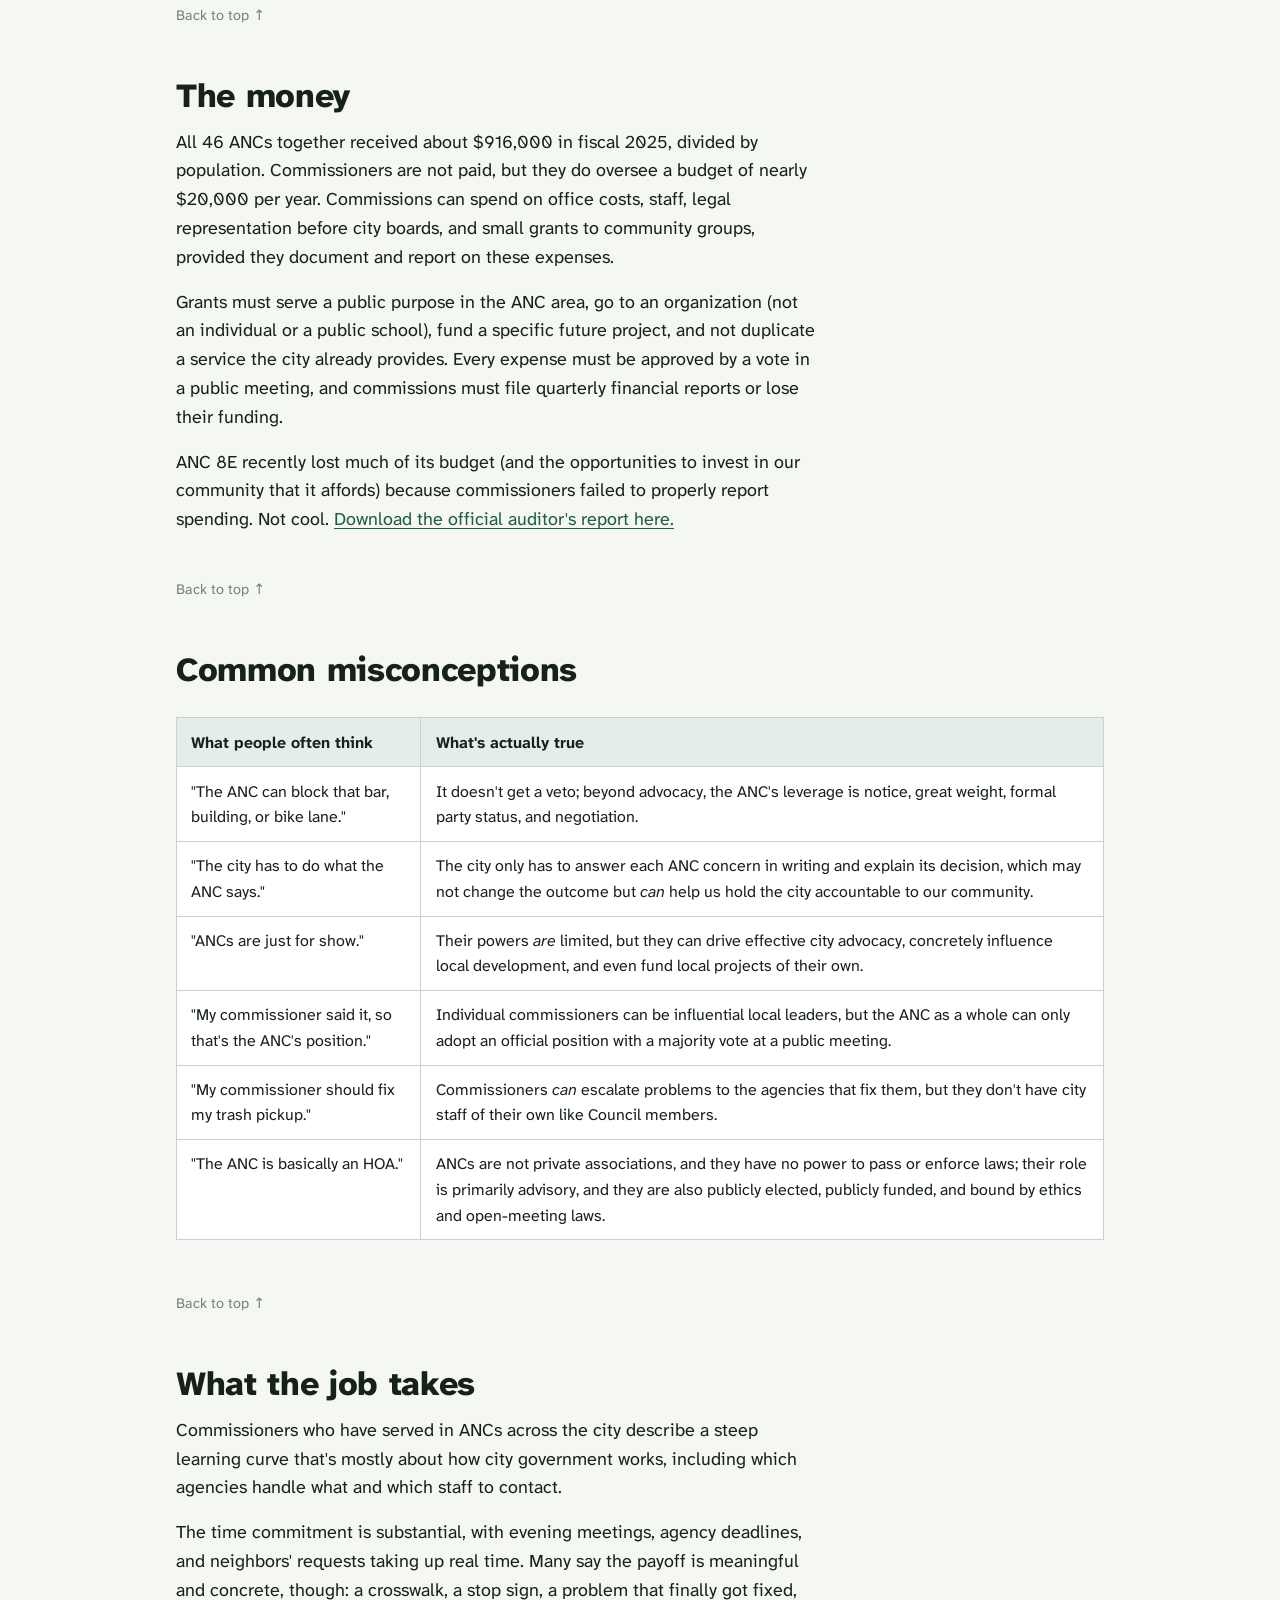
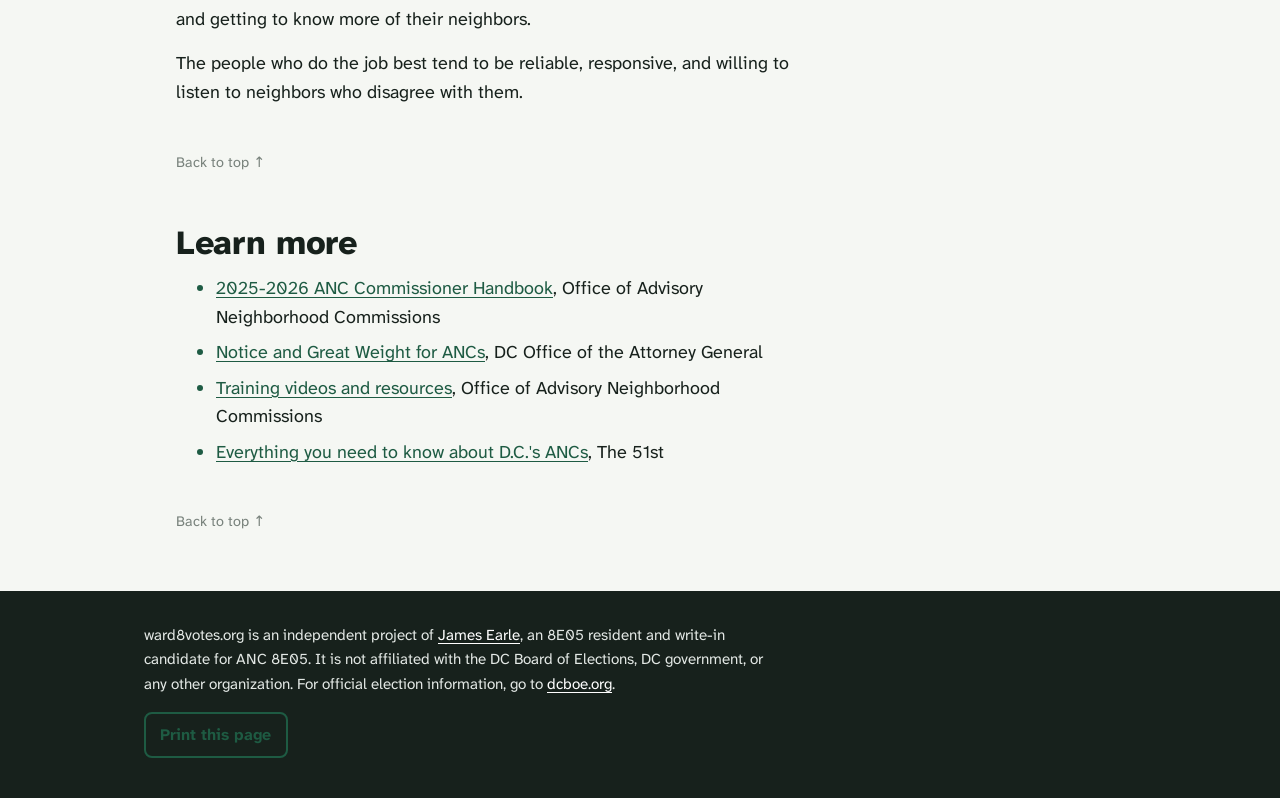
==== commit 9c92ef04: "Update about-ancs.html Added disclaimer about James as a candidate." ====
--- a/about-ancs.html
+++ b/about-ancs.html
@@ -15,7 +15,7 @@
   <a class="skip-link" href="#main">Skip to main content</a>
 
   <div class="disclaimer" role="note">
-    <p>This is an independent project of an 8E05 resident, unaffiliated with the DC Board of Elections or DC government.</p>
+    <p>This is an independent project of an 8E05 resident who is also a write-in candidate for this seat. It is not affiliated with the DC Board of Elections or DC government.</p>
   </div>
 
   <header class="site-header">
@@ -27,7 +27,8 @@
     <nav class="site-nav" id="site-menu" aria-label="Main">
       <ul>
         <li><a href="index.html">Home</a></li>
-        <li><a href="declare.html">Run</a></li>
+        <li><a href="index.html#candidates">Who's running</a></li>
+        <li><a href="index.html#vote">How to vote</a></li>
         <li><a href="about-ancs.html" aria-current="page">About ANCs</a></li>
       </ul>
     </nav>
@@ -161,7 +162,7 @@
 
   <footer class="site-footer">
     <div>
-      <p>ward8votes.org is an independent project of <a href="https://www.jamesearle.net/cv">James Earle</a>, an 8E05 resident unaffiliated with the DC Board of Elections, DC government, or any other organization. For official election information, go to <a href="https://www.dcboe.org/">dcboe.org</a>.</p>
+      <p>ward8votes.org is an independent project of <a href="https://www.jamesearle.net/cv">James Earle</a>, an 8E05 resident and write-in candidate for ANC 8E05. It is not affiliated with the DC Board of Elections, DC government, or any other organization. For official election information, go to <a href="https://www.dcboe.org/">dcboe.org</a>.</p>
       <button class="print-button" type="button" onclick="window.print()">Print this page</button>
     </div>
   </footer>
--- a/styles.css
+++ b/styles.css
@@ -302,6 +302,17 @@
 .steps > li { padding-left: 0.3rem; margin-bottom: 1rem; }
 .steps > li > strong { display: block; }
 
+/* ---------- Map ---------- */
+.map-figure { margin: 1.5rem 0; }
+.map-figure img {
+  display: block;
+  width: 100%;
+  height: auto;
+  border: 1px solid var(--rule);
+  background: var(--surface);
+}
+.map-figure figcaption { margin-top: 0.5rem; font-size: 0.95rem; color: var(--ink-2); }
+
 /* ---------- Candidates ---------- */
 .candidate-list {
   display: grid; gap: 1.25rem;
